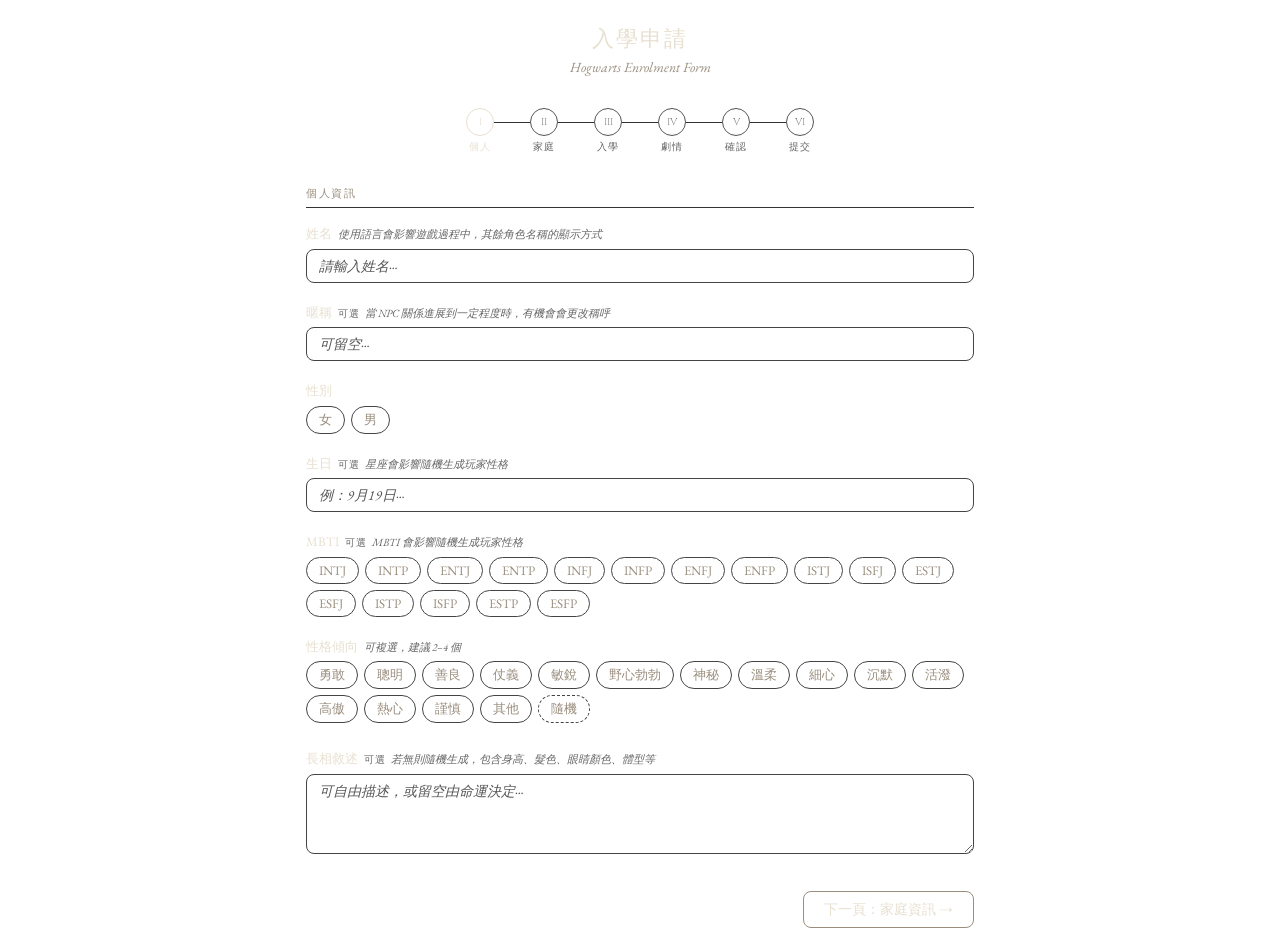
==== src/components/hogwarts-application-form.html @ 9695f574 "Add game conventions and system documentation for Hogwarts simulator - Introduced game history and s" ====
<!DOCTYPE html>
<html>

  <head>
    <meta charset="utf-8">
    <style>
      @import url('https://fonts.googleapis.com/css2?family=Cinzel:wght@400;500;600&family=EB+Garamond:ital,wght@0,400;0,500;1,400&display=swap');

      * {
        box-sizing: border-box;
        margin: 0;
        padding: 0
      }

      body {
        font-family: 'EB Garamond', serif;
        color: var(--color-text-primary, #e8e0d0);
        background: transparent;
        padding: 1.5rem 1rem;
        max-width: 700px;
        margin: 0 auto
      }

      .cinzel {
        font-family: 'Cinzel', serif
      }

      .header {
        text-align: center;
        margin-bottom: 2rem
      }

      .header h1 {
        font-family: 'Cinzel', serif;
        font-size: 22px;
        font-weight: 500;
        letter-spacing: .1em;
        margin-bottom: 4px;
        color: var(--color-text-primary, #e8e0d0)
      }

      .header p {
        font-size: 14px;
        color: var(--color-text-secondary, #9a8e7e);
        font-style: italic
      }

      .progress {
        display: flex;
        align-items: center;
        justify-content: center;
        gap: 0;
        margin-bottom: 2rem
      }

      .prog-step {
        display: flex;
        flex-direction: column;
        align-items: center;
        gap: 4px
      }

      .prog-dot {
        width: 28px;
        height: 28px;
        border-radius: 50%;
        border: 0.5px solid #555;
        display: flex;
        align-items: center;
        justify-content: center;
        font-family: 'Cinzel', serif;
        font-size: 10px;
        color: #888;
        transition: .2s
      }

      .prog-dot.active {
        border-color: #e8e0d0;
        color: #e8e0d0;
        background: rgba(255, 255, 255, .05)
      }

      .prog-dot.done {
        border-color: #7a9a6a;
        color: #7a9a6a;
        background: rgba(122, 154, 106, .1)
      }

      .prog-label {
        font-size: 10px;
        font-family: 'Cinzel', serif;
        letter-spacing: .08em;
        color: #666
      }

      .prog-label.active {
        color: #e8e0d0
      }

      .prog-line {
        width: 36px;
        height: 0.5px;
        background: #333;
        margin-bottom: 18px
      }

      .section {
        margin-bottom: 1.75rem
      }

      .section-title {
        font-family: 'Cinzel', serif;
        font-size: 11px;
        letter-spacing: .15em;
        color: #9a8e7e;
        text-transform: uppercase;
        margin-bottom: 1rem;
        padding-bottom: 6px;
        border-bottom: 0.5px solid #333
      }

      .field {
        margin-bottom: 1.25rem
      }

      .field-label {
        font-size: 13px;
        color: #e8e0d0;
        margin-bottom: 5px;
        display: flex;
        align-items: baseline;
        gap: 6px;
        flex-wrap: wrap;
        line-height: 1.5
      }

      .field-hint {
        font-size: 11px;
        color: #666;
        font-style: italic
      }

      .field-opt {
        font-size: 10px;
        font-family: 'Cinzel', serif;
        letter-spacing: .05em;
        color: #666
      }

      .hw-input {
        width: 100%;
        font-family: 'EB Garamond', serif;
        font-size: 14px;
        padding: 7px 12px;
        border: 0.5px solid #444;
        border-radius: 8px;
        background: rgba(255, 255, 255, .04);
        color: #e8e0d0;
        outline: none;
        transition: border-color .15s
      }

      .hw-input:focus {
        border-color: #9a8e7e
      }

      .hw-input::placeholder {
        color: #555;
        font-style: italic
      }

      .tags {
        display: flex;
        flex-wrap: wrap;
        gap: 6px;
        margin-top: 4px
      }

      .tag {
        font-family: 'EB Garamond', serif;
        font-size: 13px;
        padding: 4px 12px;
        border: 0.5px solid #444;
        border-radius: 99px;
        cursor: pointer;
        color: #9a8e7e;
        transition: .15s;
        user-select: none;
        white-space: nowrap
      }

      .tag:hover {
        border-color: #9a8e7e;
        color: #e8e0d0
      }

      .tag.sel {
        border-color: #6a8fb0;
        background: rgba(106, 143, 176, .15);
        color: #a8c4dc
      }

      .tag.rnd {
        border-style: dashed
      }

      .tag.rnd.sel {
        border-color: #b09a4a;
        background: rgba(176, 154, 74, .12);
        color: #d4be7a
      }

      .chips {
        display: flex;
        flex-wrap: wrap;
        gap: 6px;
        margin-top: 6px
      }

      .chip {
        font-size: 12px;
        padding: 3px 10px;
        border: 0.5px solid #444;
        border-radius: 99px;
        display: flex;
        align-items: center;
        gap: 5px;
        color: #9a8e7e
      }

      .chip-x {
        cursor: pointer;
        color: #555;
        font-size: 11px
      }

      .chip-x:hover {
        color: #c07070
      }

      .cexp {
        margin-top: 8px;
        display: none
      }

      .cexp.open {
        display: block
      }

      .crow {
        display: flex;
        gap: 6px
      }

      .crow .hw-input {
        flex: 1
      }

      .btn-sm {
        font-family: 'EB Garamond', serif;
        font-size: 13px;
        padding: 5px 14px;
        border: 0.5px solid #444;
        border-radius: 8px;
        background: transparent;
        color: #e8e0d0;
        cursor: pointer;
        white-space: nowrap
      }

      .btn-sm:hover {
        background: rgba(255, 255, 255, .05)
      }

      .btn-row {
        display: flex;
        gap: 8px;
        justify-content: flex-end;
        margin-top: 2rem;
        flex-wrap: wrap
      }

      .btn {
        font-family: 'EB Garamond', serif;
        font-size: 14px;
        padding: 8px 20px;
        border: 0.5px solid #444;
        border-radius: 8px;
        background: transparent;
        color: #e8e0d0;
        cursor: pointer;
        transition: .12s
      }

      .btn:hover {
        background: rgba(255, 255, 255, .05)
      }

      .btn.pri {
        border-color: #9a8e7e
      }

      .btn:active {
        transform: scale(.98)
      }

      .conf-grid {
        display: grid;
        gap: 8px
      }

      .conf-row {
        display: flex;
        align-items: flex-start;
        gap: 10px;
        padding: 10px 14px;
        border: 0.5px solid #333;
        border-radius: 10px;
        background: rgba(255, 255, 255, .02)
      }

      .conf-key {
        font-family: 'Cinzel', serif;
        font-size: 11px;
        letter-spacing: .06em;
        color: #666;
        min-width: 80px;
        padding-top: 2px;
        flex-shrink: 0
      }

      .conf-val {
        flex: 1;
        font-size: 14px;
        color: #e8e0d0;
        line-height: 1.5;
        word-break: break-word
      }

      .conf-act {
        margin-left: auto;
        flex-shrink: 0;
        display: flex;
        gap: 5px
      }

      .ed-btn {
        font-family: 'Cinzel', serif;
        font-size: 10px;
        letter-spacing: .04em;
        padding: 3px 10px;
        border: 0.5px solid #444;
        border-radius: 99px;
        cursor: pointer;
        background: none;
        color: #666;
        white-space: nowrap
      }

      .ed-btn:hover {
        border-color: #9a8e7e;
        color: #e8e0d0
      }

      .form-content-box {
        margin-top: 1rem;
        padding: 12px 14px;
        background: rgba(255, 255, 255, .03);
        border: 0.5px solid #333;
        border-radius: 10px
      }

      .form-content-box pre {
        font-family: monospace;
        font-size: 12px;
        color: #9a8e7e;
        white-space: pre-wrap;
        line-height: 1.6;
        margin-bottom: 10px
      }

      .toast {
        position: fixed;
        bottom: 20px;
        left: 50%;
        transform: translateX(-50%) translateY(20px);
        background: #1a1a1a;
        border: 0.5px solid #555;
        border-radius: 8px;
        padding: 8px 18px;
        font-size: 13px;
        font-style: italic;
        color: #9a8e7e;
        opacity: 0;
        transition: .2s;
        pointer-events: none;
        z-index: 100;
        white-space: nowrap
      }

      .toast.show {
        opacity: 1;
        transform: translateX(-50%) translateY(0)
      }

      .dialog-overlay {
        position: fixed;
        inset: 0;
        background: rgba(0, 0, 0, .6);
        display: flex;
        align-items: center;
        justify-content: center;
        z-index: 200;
        opacity: 0;
        pointer-events: none;
        transition: opacity .18s
      }

      .dialog-overlay.open {
        opacity: 1;
        pointer-events: auto
      }

      .dialog-box {
        background: #111;
        border: 0.5px solid #555;
        border-radius: 12px;
        padding: 24px 28px;
        max-width: 320px;
        width: 90%;
        transform: translateY(8px);
        transition: transform .18s
      }

      .dialog-overlay.open .dialog-box {
        transform: translateY(0)
      }

      .dialog-msg {
        font-size: 14px;
        color: #e8e0d0;
        line-height: 1.6;
        margin-bottom: 20px
      }

      .dialog-btns {
        display: flex;
        gap: 8px;
        justify-content: flex-end
      }
    </style>
  </head>

  <body>
    <div class="header">
      <h1>入學申請</h1>
      <p>Hogwarts Enrolment Form</p>
    </div>
    <div class="progress">
      <div class="prog-step">
        <div class="prog-dot active cinzel" id="d0">I</div>
        <div class="prog-label active" id="l0">個人</div>
      </div>
      <div class="prog-line"></div>
      <div class="prog-step">
        <div class="prog-dot cinzel" id="d1">II</div>
        <div class="prog-label" id="l1">家庭</div>
      </div>
      <div class="prog-line"></div>
      <div class="prog-step">
        <div class="prog-dot cinzel" id="d2">III</div>
        <div class="prog-label" id="l2">入學</div>
      </div>
      <div class="prog-line"></div>
      <div class="prog-step">
        <div class="prog-dot cinzel" id="d3">IV</div>
        <div class="prog-label" id="l3">劇情</div>
      </div>
      <div class="prog-line"></div>
      <div class="prog-step">
        <div class="prog-dot cinzel" id="d4">V</div>
        <div class="prog-label" id="l4">確認</div>
      </div>
      <div class="prog-line"></div>
      <div class="prog-step">
        <div class="prog-dot cinzel" id="d5">VI</div>
        <div class="prog-label" id="l5">提交</div>
      </div>
    </div>

    <!-- PAGE 0 -->
    <div id="p0">
      <div class="section">
        <div class="section-title">個人資訊</div>
        <div class="field">
          <div class="field-label">姓名 <span class="field-hint">使用語言會影響遊戲過程中，其餘角色名稱的顯示方式</span></div>
          <input class="hw-input" id="f-name" placeholder="請輸入姓名⋯">
        </div>
        <div class="field">
          <div class="field-label">暱稱 <span class="field-opt">可選</span> <span class="field-hint">當 NPC
              關係進展到一定程度時，有機會會更改稱呼</span></div>
          <input class="hw-input" id="f-nick" placeholder="可留空⋯">
        </div>
        <div class="field">
          <div class="field-label">性別</div>
          <div class="tags" id="tg-gender"></div>
        </div>
        <div class="field">
          <div class="field-label">生日 <span class="field-opt">可選</span> <span class="field-hint">星座會影響隨機生成玩家性格</span>
          </div>
          <input class="hw-input" id="f-bd" placeholder="例：9月19日⋯">
        </div>
        <div class="field">
          <div class="field-label">MBTI <span class="field-opt">可選</span> <span class="field-hint">MBTI
              會影響隨機生成玩家性格</span></div>
          <div class="tags" id="tg-mbti"></div>
        </div>
        <div class="field">
          <div class="field-label">性格傾向 <span class="field-hint">可複選，建議 2–4 個</span></div>
          <div class="tags" id="tg-pers"></div>
          <div class="cexp" id="ce-pers">
            <div class="crow" style="margin-top:6px">
              <textarea class="hw-input" id="ci-pers" placeholder="輸入自訂性格⋯"
                        style="min-height:64px;resize:vertical"></textarea>
              <button class="btn-sm" onclick="addChip('pers')">加入</button>
            </div>
          </div>
          <div class="chips" id="ch-pers"></div>
        </div>
        <div class="field">
          <div class="field-label">長相敘述 <span class="field-opt">可選</span> <span
                  class="field-hint">若無則隨機生成，包含身高、髮色、眼睛顏色、體型等</span></div>
          <textarea class="hw-input" id="f-look" placeholder="可自由描述，或留空由命運決定⋯"
                    style="min-height:80px;resize:vertical"></textarea>
        </div>
      </div>
      <div class="btn-row"><button class="btn pri" onclick="go(1)">下一頁：家庭資訊 →</button></div>
    </div>

    <!-- PAGE 1 -->
    <div id="p1" style="display:none">
      <div class="section">
        <div class="section-title">家庭資訊</div>
        <div class="field">
          <div class="field-label">家族血統</div>
          <div class="tags" id="tg-origin"></div>
        </div>
        <div class="field">
          <div class="field-label">家庭氛圍</div>
          <div class="tags" id="tg-fam"></div>
          <div class="cexp" id="ce-fam">
            <textarea class="hw-input" id="ci-fam" placeholder="描述家庭氛圍⋯"
                      style="min-height:64px;resize:vertical;margin-top:6px"></textarea>
          </div>
        </div>
        <div class="field">
          <div class="field-label">其他家庭成員</div>
          <div class="tags" id="tg-mem"></div>
          <div class="cexp" id="ce-mem">
            <textarea class="hw-input" id="ci-mem" placeholder="描述家庭成員組成⋯，如有兄弟姐妹、寵物等"
                      style="min-height:64px;resize:vertical;margin-top:6px"></textarea>
          </div>
        </div>
      </div>
      <div class="btn-row">
        <button class="btn" onclick="go(0)">← 返回</button>
        <button class="btn pri" onclick="go(2)">下一頁：入學資訊 →</button>
      </div>
    </div>

    <!-- PAGE 2 -->
    <div id="p2" style="display:none">
      <div class="section">
        <div class="section-title">入學資訊</div>
        <div class="field">
          <div class="field-label">學院</div>
          <div class="tags" id="tg-house"></div>
        </div>
        <div class="field">
          <div class="field-label">魔杖</div>
          <div class="tags" id="tg-wand"></div>
          <div class="cexp" id="ce-wand">
            <div class="crow" style="margin-top:6px">
              <input class="hw-input" id="ci-wand" placeholder="描述你的魔杖（木材、芯、長度等）⋯">
              <button class="btn-sm" onclick="addChip('wand')">確認</button>
            </div>
          </div>
          <div class="chips" id="ch-wand"></div>
        </div>
        <div class="field">
          <div class="field-label">入學後天賦及興趣 <span class="field-hint">可複選</span></div>
          <div class="tags" id="tg-tal"></div>
          <div class="cexp" id="ce-tal">
            <div class="crow" style="margin-top:6px">
              <input class="hw-input" id="ci-tal" placeholder="輸入自訂天賦⋯">
              <button class="btn-sm" onclick="addChip('tal')">加入</button>
            </div>
          </div>
          <div class="chips" id="ch-tal"></div>
        </div>
      </div>
      <div class="btn-row">
        <button class="btn" onclick="go(1)">← 返回</button>
        <button class="btn pri" onclick="go(3)">下一頁：劇情偏好 →</button>
      </div>
    </div>

    <!-- PAGE 3 -->
    <div id="p3" style="display:none">
      <div class="section">
        <div class="section-title">遊戲劇情偏好</div>
        <div class="field">
          <div class="field-label">隱藏支線</div>
          <div class="tags" id="tg-sub"></div>
        </div>
        <div class="field">
          <div class="field-label">與原著 NPC 之關係 <span class="field-hint">可複選</span></div>
          <div class="tags" id="tg-npc"></div>
          <div class="cexp" id="ce-npc">
            <div class="crow" style="margin-top:6px">
              <textarea class="hw-input" id="ci-npc" placeholder="描述與 NPC 的關係⋯，如：朋友、敵人，入學後相識等"
                        style="min-height:64px;resize:vertical"></textarea>
              <button class="btn-sm" onclick="addChip('npc')">加入</button>
            </div>
          </div>
          <div class="chips" id="ch-npc"></div>
        </div>
      </div>
      <div class="section">
        <div class="section-title">其他補充設定</div>
        <div class="field">
          <textarea class="hw-input" id="f-extra" placeholder="任何其他你想告訴主持人的設定⋯"
                    style="min-height:100px;resize:vertical"></textarea>
        </div>
      </div>
      <div class="btn-row">
        <button class="btn" onclick="go(2)">← 返回</button>
        <button class="btn pri" onclick="buildConfirm()">填寫完畢</button>
      </div>
    </div>

    <!-- PAGE 4 -->
    <div id="p4" style="display:none">
      <div class="section">
        <div class="section-title">入學資料確認</div>
        <div class="conf-grid" id="cgrid"></div>
      </div>
      <div class="btn-row">
        <button class="btn" onclick="clearAll()">清除重填</button>
        <button class="btn pri" onclick="goToSubmit()">確認申請資料 →</button>
      </div>
    </div>

    <!-- PAGE 5 -->
    <div id="p5" style="display:none">
      <div class="section">
        <div class="section-title">申請資料預覽</div>
        <div class="form-content-box" id="cbox">
          <pre id="ctxt"></pre><button class="btn" onclick="doCopy()">📜 複製設定文字</button>
        </div>
      </div>
      <div class="btn-row">
        <button class="btn" onclick="go(4)">← 返回</button>
        <button class="btn pri" onclick="outputConfig()">✦ 提交入學申請</button>
      </div>
    </div>

    <div class="dialog-overlay" id="dialog-overlay">
      <div class="dialog-box">
        <div class="dialog-msg" id="dialog-msg"></div>
        <div class="dialog-btns">
          <button class="btn" id="dialog-cancel">取消</button>
          <button class="btn pri" id="dialog-confirm">確認</button>
        </div>
      </div>
    </div>

    <div class="toast" id="toast"></div>

    <script>
      // ── Tag definitions ──
      const TDEFS = {
        gender: { multi: false, opts: ['女', '男'] },
        mbti: { multi: false, opts: ['INTJ', 'INTP', 'ENTJ', 'ENTP', 'INFJ', 'INFP', 'ENFJ', 'ENFP', 'ISTJ', 'ISFJ', 'ESTJ', 'ESFJ', 'ISTP', 'ISFP', 'ESTP', 'ESFP'] },
        origin: { multi: false, opts: ['純血（家長皆是巫師）', '混血（一方巫師一方麻瓜）', '麻瓜（家長皆是麻瓜）'] },
        fam: { multi: false, opts: ['熱鬧', '冷淡', '開放', '家教嚴格', '緊密', '其他', '隨機'], custom: '其他' },
        mem: { multi: false, opts: ['自訂', '隨機'], custom: '自訂' },
        house: { multi: false, opts: ['葛來分多', '史萊哲林', '赫夫帕夫', '雷文克勞', '於分類帽儀式決定'] },
        wand: { multi: false, opts: ['指定', '隨機'], custom: '指定' },
        tal: { multi: true, opts: ['黑魔法防禦術', '變形學', '魔藥學', '魔法史', '天文學', '符咒學', '藥草學', '飛行學', '魁地奇', '奇獸飼育學', '麻瓜研究', '算命學', '占卜學', '古代神秘文字研究', '隨機'] },
        sub: { multi: false, opts: ['直接開啟', '逐步開啟', '隨機'] },
        npc: { multi: false, opts: ['自訂', '隨機'], custom: '自訂' },
        pers: { multi: true, opts: ['勇敢', '聰明', '善良', '仗義', '敏銳', '野心勃勃', '神秘', '溫柔', '細心', '沉默', '活潑', '高傲', '熱心', '謹慎', '其他', '隨機'], custom: '其他' },
      };

      const SEL = {}; // key -> val or []
      Object.keys(TDEFS).forEach(k => { SEL[k] = TDEFS[k].multi ? [] : ''; });

      const CONFIRMED = {};

      // ── Render tags ──
      function renderAll() {
        Object.keys(TDEFS).forEach(k => {
          const el = document.getElementById('tg-' + k);
          if (!el) return;
          el.innerHTML = '';
          TDEFS[k].opts.forEach(opt => {
            const t = document.createElement('div');
            t.className = 'tag' + (opt === '隨機' ? ' rnd' : '');
            t.textContent = opt;
            t.dataset.v = opt;
            t.onclick = () => toggleTag(k, opt);
            el.appendChild(t);
          });
          refreshTags(k);
        });
      }

      function refreshTags(k) {
        const el = document.getElementById('tg-' + k);
        if (!el) return;
        const def = TDEFS[k];
        el.querySelectorAll('.tag').forEach(t => {
          const v = t.dataset.v;
          const on = def.multi ? SEL[k].includes(v) : SEL[k] === v;
          t.classList.toggle('sel', on);
          if (v === '隨機') t.classList.toggle('rnd', true);
        });
        if (def.custom) {
          const ce = document.getElementById('ce-' + k);
          if (ce) {
            const active = def.multi ? SEL[k].includes(def.custom) : SEL[k] === def.custom;
            ce.classList.toggle('open', active);
          }
        }
        const ch = document.getElementById('ch-' + k);
        if (ch) {
          const isRandom = def.multi ? SEL[k].includes('隨機') : SEL[k] === '隨機';
          ch.style.display = isRandom ? 'none' : '';
        }
      }

      function toggleTag(k, val) {
        const def = TDEFS[k];
        if (def.multi) {
          if (val === '隨機') { SEL[k] = SEL[k].includes('隨機') ? [] : ['隨機']; }
          else {
            let a = SEL[k].filter(v => v !== '隨機');
            const i = a.indexOf(val);
            if (i >= 0) a.splice(i, 1); else a.push(val);
            SEL[k] = a;
          }
        } else {
          SEL[k] = SEL[k] === val ? '' : val;
        }
        refreshTags(k);
      }

      function addChip(k) {
        const inp = document.getElementById('ci-' + k);
        const v = inp.value.trim();
        if (!v) return;
        const ch = document.getElementById('ch-' + k);
        const c = document.createElement('div');
        c.className = 'chip';
        c.dataset.v = v;
        c.innerHTML = `<span>${v}</span><span class="chip-x" onclick="this.parentElement.remove()">✕</span>`;
        ch.appendChild(c);
        inp.value = '';
      }

      function getChips(k) {
        const ch = document.getElementById('ch-' + k);
        if (!ch) return [];
        return Array.from(ch.querySelectorAll('.chip')).map(c => c.dataset.v);
      }

      // ── Page nav ──
      function go(n) {
        for (let i = 0; i < 6; i++) {
          const p = document.getElementById('p' + i);
          if (p) p.style.display = i === n ? '' : 'none';
        }
        for (let i = 0; i < 6; i++) {
          const d = document.getElementById('d' + i), l = document.getElementById('l' + i);
          d.classList.remove('active', 'done'); l.classList.remove('active');
          if (i < n) d.classList.add('done');
          else if (i === n) { d.classList.add('active'); l.classList.add('active'); }
        }
        window.scrollTo(0, 0);
      }

      function resolveField(field) {
        switch (field) {
          case 'gender': return SEL.gender;
          case 'house': return SEL.house;
          case 'pers': {
            if (SEL.pers.includes('隨機')) return '隨機';
            const p = SEL.pers.filter(v => v !== '其他');
            const custom = getChips('pers');
            return [...p, ...custom].join('、');
          }
          case 'look': return document.getElementById('f-look').value.trim();
          case 'origin': return SEL.origin ? SEL.origin.split('（')[0] : '';
          case 'fam': {
            if (!SEL.fam) return '';
            if (SEL.fam === '隨機') return '隨機';
            if (SEL.fam === '其他') return document.getElementById('ci-fam').value.trim();
            return SEL.fam;
          }
          case 'mem': {
            if (!SEL.mem) return '';
            if (SEL.mem === '隨機') return '隨機';
            if (SEL.mem === '自訂') return document.getElementById('ci-mem').value.trim();
            return SEL.mem;
          }
          case 'wand': {
            if (!SEL.wand) return '';
            if (SEL.wand === '隨機') return '隨機';
            const c = getChips('wand');
            return c[0] || '';
          }
          case 'tal': {
            if (SEL.tal.includes('隨機')) return '隨機';
            const t = SEL.tal;
            const custom = getChips('tal');
            return [...t, ...custom].join('、');
          }
          case 'sub': return SEL.sub;
          case 'npc': {
            if (!SEL.npc) return '';
            if (SEL.npc === '隨機') return '隨機';
            return getChips('npc').join('、');
          }
          default: return '';
        }
      }

      function buildConfirm() {
        go(4);
        const rows = [
          { key: '姓名', id: 'name', val: () => document.getElementById('f-name').value.trim(), pg: 0 },
          { key: '暱稱', id: 'nick', val: () => document.getElementById('f-nick').value.trim(), pg: 0 },
          { key: '性別', id: 'gender', val: () => resolveField('gender'), pg: 0 },
          { key: '生日', id: 'bd', val: () => document.getElementById('f-bd').value.trim(), pg: 0 },
          { key: 'MBTI', id: 'mbti', val: () => SEL.mbti, pg: 0 },
          { key: '性格傾向', id: 'pers', val: () => resolveField('pers'), pg: 0 },
          { key: '長相', id: 'look', val: () => resolveField('look'), pg: 0 },
          { key: '家族血統', id: 'origin', val: () => resolveField('origin'), pg: 1 },
          { key: '家庭氛圍', id: 'fam', val: () => resolveField('fam'), pg: 1 },
          { key: '家庭成員', id: 'mem', val: () => resolveField('mem'), pg: 1 },
          { key: '學院', id: 'house', val: () => resolveField('house'), pg: 2 },
          { key: '魔杖', id: 'wand', val: () => resolveField('wand'), pg: 2 },
          { key: '天賦興趣', id: 'tal', val: () => resolveField('tal'), pg: 2 },
          { key: '隱藏支線', id: 'sub', val: () => resolveField('sub'), pg: 3 },
          { key: 'NPC關係', id: 'npc', val: () => resolveField('npc'), pg: 3 },
        ];

        rows.forEach(r => { CONFIRMED[r.id] = r.val(); });

        const extra = document.getElementById('f-extra').value.trim();
        const grid = document.getElementById('cgrid');
        grid.innerHTML = '';

        rows.forEach(r => {
          const v = CONFIRMED[r.id] || '無';
          const row = document.createElement('div');
          row.className = 'conf-row';
          row.innerHTML = `
      <div class="conf-key">${r.key}</div>
      <div class="conf-val" id="cv-${r.id}">${v}</div>
      <div class="conf-act"><button class="ed-btn" onclick="go(${r.pg})">編輯</button></div>`;
          grid.appendChild(row);
        });

        const row = document.createElement('div');
        row.className = 'conf-row';
        row.innerHTML = `<div class="conf-key">補充設定</div><div class="conf-val">${extra || '無'}</div><div class="conf-act"><button class="ed-btn" onclick="go(3)">編輯</button></div>`;
        grid.appendChild(row);
      }

      function buildText() {
        const n = document.getElementById('f-name').value.trim();
        const nick = document.getElementById('f-nick').value.trim();
        const bd = document.getElementById('f-bd').value.trim();
        const mbti = CONFIRMED.mbti;
        const extra = document.getElementById('f-extra').value.trim();
        const lines = [
          '【霍格華茲模擬器：角色設定】', '',
          '▌個人資訊',
          `姓名：${CONFIRMED.name || n}`,
        ];
        if (nick) lines.push(`暱稱：${nick}`);
        lines.push(`性別：${CONFIRMED.gender}`);
        if (bd) lines.push(`生日：${bd}`);
        if (mbti) lines.push(`MBTI：${mbti}`);
        lines.push(`性格傾向：${CONFIRMED.pers}`, `長相：${CONFIRMED.look}`, '',
          '▌家庭資訊',
          `家族血統：${CONFIRMED.origin}`, `家庭氛圍：${CONFIRMED.fam}`, `家庭成員：${CONFIRMED.mem}`, '',
          '▌入學資訊',
          `學院：${CONFIRMED.house}`, `魔杖：${CONFIRMED.wand}`, `天賦興趣：${CONFIRMED.tal}`, '',
          '▌劇情偏好',
          `隱藏支線：${CONFIRMED.sub}`, `與原著NPC關係：${CONFIRMED.npc}`
        );
        if (extra) lines.push('', '▌補充設定', extra);
        return lines.join('\n');
      }

      function goToSubmit() {
        document.getElementById('ctxt').textContent = buildText();
        go(5);
      }

      function doCopy() {
        navigator.clipboard.writeText(buildText()).then(() => toast('設定文字已複製至剪貼簿。'));
      }

      async function outputConfig() {
        const now = new Date();
        const form_id = now.getFullYear().toString()
          + String(now.getMonth() + 1).padStart(2, '0')
          + String(now.getDate()).padStart(2, '0')
          + '_'
          + String(now.getHours()).padStart(2, '0')
          + String(now.getMinutes()).padStart(2, '0')
          + String(now.getSeconds()).padStart(2, '0');
        const data = {
          createdAt: now.toISOString(),
          name: CONFIRMED.name || document.getElementById('f-name').value.trim() || '未命名角色',
          nick: document.getElementById('f-nick').value.trim(),
          gender: CONFIRMED.gender,
          birthday: document.getElementById('f-bd').value.trim(),
          mbti: CONFIRMED.mbti,
          personality: CONFIRMED.pers,
          appearance: CONFIRMED.look,
          bloodStatus: CONFIRMED.origin,
          familyAtmosphere: CONFIRMED.fam,
          familyMembers: CONFIRMED.mem,
          house: CONFIRMED.house,
          wand: CONFIRMED.wand,
          talents: CONFIRMED.tal,
          hiddenQuest: CONFIRMED.sub,
          npcRelations: CONFIRMED.npc,
          extra: document.getElementById('f-extra').value.trim(),
          rawText: buildText()
        };
        try {
          const targetDirHandle = await window.showDirectoryPicker({
            mode: 'readwrite'
          });
          const handle = await window.showSaveFilePicker({
            startIn: '../data',
            suggestedName: `hw_game_config_${form_id}.json`,
            types: [{ description: 'JSON 檔案', accept: { 'application/json': ['.json'] } }],
          });
          const writable = await handle.createWritable();
          await writable.write(JSON.stringify(data, null, 2));
          await writable.close();
          showAlert(`已提交您的入學申請，這是您的入學編號：${form_id}，請到報到處確認您的申請結果。`);
        } catch (e) {
          if (e.name !== 'AbortError') showAlert(`您的入學申請提交失敗，請確認錯誤訊息並再次提交申請。
          錯誤訊息：${e.message}`);
          return;
        }
      }

      function showAlert(msg) {
        const cancelBtn = document.getElementById('dialog-cancel');
        cancelBtn.style.display = 'none';
        showDialog(msg, () => { cancelBtn.style.display = ''; });
      }

      function showDialog(msg, onConfirm) {
        const overlay = document.getElementById('dialog-overlay');
        document.getElementById('dialog-msg').textContent = msg;
        overlay.classList.add('open');
        const close = () => overlay.classList.remove('open');
        const confirmBtn = document.getElementById('dialog-confirm');
        const cancelBtn = document.getElementById('dialog-cancel');
        const onOk = () => { close(); confirmBtn.removeEventListener('click', onOk); cancelBtn.removeEventListener('click', onCancel); onConfirm(); };
        const onCancel = () => { close(); confirmBtn.removeEventListener('click', onOk); cancelBtn.removeEventListener('click', onCancel); };
        confirmBtn.addEventListener('click', onOk);
        cancelBtn.addEventListener('click', onCancel);
      }

      function clearAll() {
        showDialog('確定要清除所有已填資料並重新填寫嗎？', () => {
          document.getElementById('f-name').value = '';
          document.getElementById('f-nick').value = '';
          document.getElementById('f-bd').value = '';
          document.getElementById('f-look').value = '';
          document.getElementById('f-extra').value = '';
          Object.keys(TDEFS).forEach(k => { SEL[k] = TDEFS[k].multi ? [] : ''; });
          ['pers', 'wand', 'tal', 'npc'].forEach(k => {
            const ch = document.getElementById('ch-' + k);
            if (ch) ch.innerHTML = '';
            const ci = document.getElementById('ci-' + k);
            if (ci) ci.value = '';
          });
          ['fam', 'mem'].forEach(k => {
            const ci = document.getElementById('ci-' + k);
            if (ci) ci.value = '';
          });
          renderAll();
          go(0);
        });
      }

      function toast(msg) {
        const t = document.getElementById('toast');
        t.textContent = msg; t.classList.add('show');
        setTimeout(() => t.classList.remove('show'), 2200);
      }

      renderAll();
    </script>
  </body>

</html>
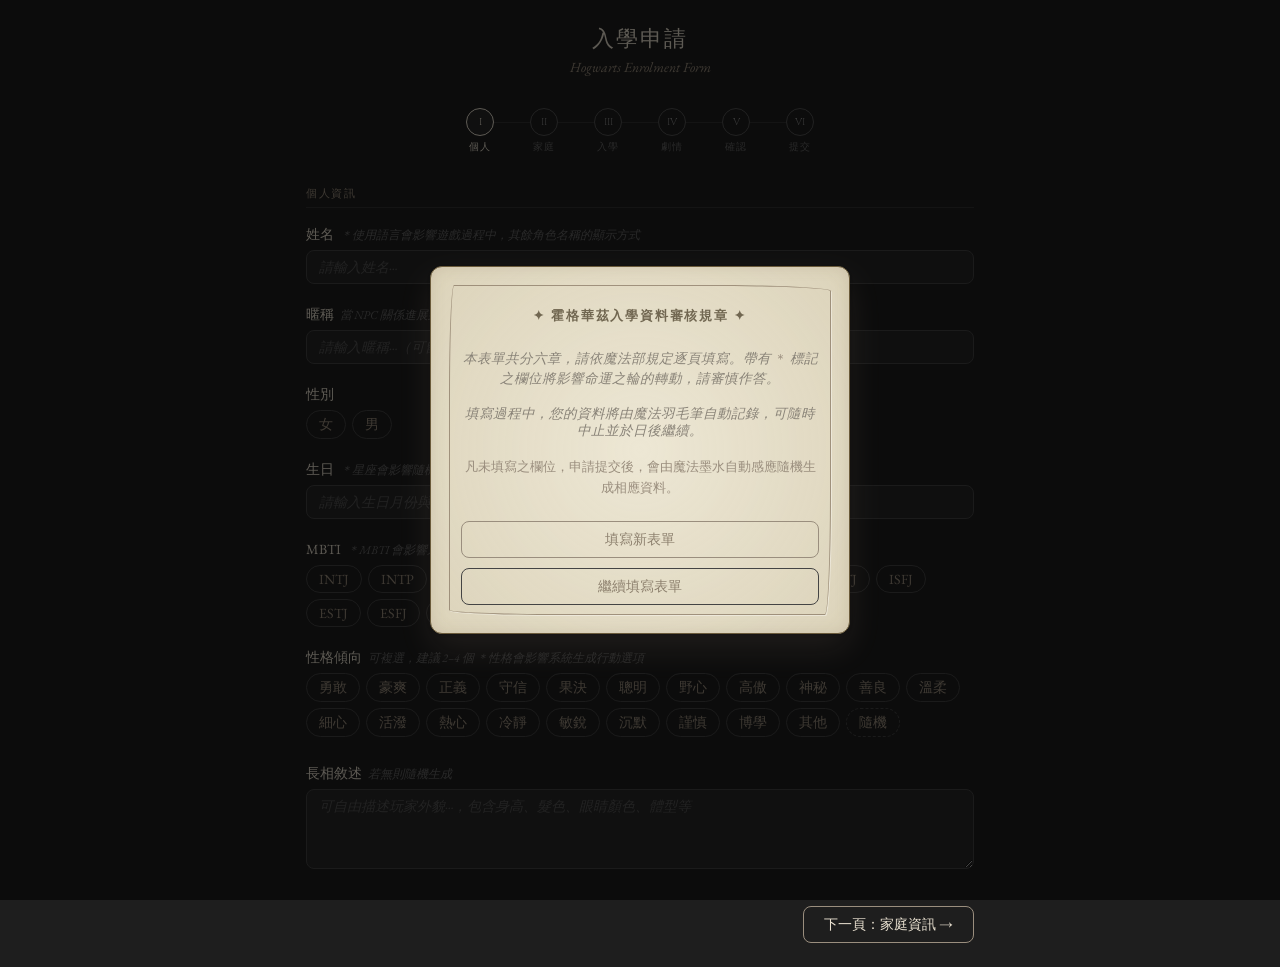
==== commit ccfc8e08: "Refactor game history, rules, settings, start, and system conventions - Updated game history to clar" ====
--- a/src/components/hogwarts-application-form.html
+++ b/src/components/hogwarts-application-form.html
@@ -15,10 +15,14 @@
       body {
         font-family: 'EB Garamond', serif;
         color: var(--color-text-primary, #e8e0d0);
-        background: transparent;
+        background: #1e1e1e;
         padding: 1.5rem 1rem;
         max-width: 700px;
         margin: 0 auto
+      }
+
+      .hidden {
+        display: none;
       }
 
       .cinzel {
@@ -124,7 +128,7 @@
       }
 
       .field-label {
-        font-size: 13px;
+        font-size: 14px;
         color: #e8e0d0;
         margin-bottom: 5px;
         display: flex;
@@ -135,16 +139,9 @@
       }
 
       .field-hint {
-        font-size: 11px;
+        font-size: 12px;
         color: #666;
         font-style: italic
-      }
-
-      .field-opt {
-        font-size: 10px;
-        font-family: 'Cinzel', serif;
-        letter-spacing: .05em;
-        color: #666
       }
 
       .hw-input {
@@ -178,7 +175,7 @@
 
       .tag {
         font-family: 'EB Garamond', serif;
-        font-size: 13px;
+        font-size: 14px;
         padding: 4px 12px;
         border: 0.5px solid #444;
         border-radius: 99px;
@@ -293,7 +290,7 @@
       }
 
       .btn:hover {
-        background: rgba(255, 255, 255, .05)
+        background: rgba(0, 0, 0, .02)
       }
 
       .btn.pri {
@@ -302,6 +299,12 @@
 
       .btn:active {
         transform: scale(.98)
+      }
+
+      .btn:disabled {
+        opacity: .35;
+        cursor: not-allowed;
+        pointer-events: none
       }
 
       .conf-grid {
@@ -334,7 +337,8 @@
         font-size: 14px;
         color: #e8e0d0;
         line-height: 1.5;
-        word-break: break-word
+        word-break: break-word;
+        white-space: pre-line;
       }
 
       .conf-act {
@@ -447,6 +451,151 @@
         display: flex;
         gap: 8px;
         justify-content: flex-end
+      }
+
+      /* ── LoadFormData dialog ── */
+      #load-form-data-overlay .dialog-box {
+        max-width: 480px
+      }
+
+      #load-form-data-title {
+        font-size: 15px;
+        color: #e8e0d0;
+        font-weight: 600;
+        margin-bottom: 10px
+      }
+
+      #load-form-data-hint {
+        font-size: 12px;
+        color: #a09080;
+        margin-bottom: 12px;
+        line-height: 1.5
+      }
+
+      #load-form-data-textarea {
+        width: 100%;
+        min-height: 160px;
+        background: #1a1a1a;
+        border: 1px solid #444;
+        border-radius: 8px;
+        color: #d8d0c0;
+        font-size: 12px;
+        font-family: monospace;
+        padding: 10px 12px;
+        box-sizing: border-box;
+        resize: vertical;
+        margin-bottom: 14px;
+        outline: none;
+        transition: border-color .15s
+      }
+
+      #load-form-data-textarea:focus {
+        border-color: #8a7a5a
+      }
+
+      #load-form-data-error {
+        font-size: 12px;
+        color: #e07070;
+        margin-bottom: 10px;
+        min-height: 16px
+      }
+
+      /* ── Welcome dialog ── */
+      .parchment {
+        background-color: #E7DFC6;
+        background-image:
+          url("data:image/svg+xml,%3Csvg viewBox='0 0 200 200' xmlns='http://w3.org id='noiseFilter'%3E%3CfeTurbulence type='fractalNoise' baseFrequency='0.75' numOctaves='3' stitchTiles='stitch'/%3E%3C/filter%3E%3Crect width='100%25' height='100%25' filter='url(%23noiseFilter)' opacity='0.12'/%3E%3C/svg%3E"),
+          radial-gradient(circle at 50% 50%, rgba(255, 255, 255, 0.25) 0%, rgba(120, 105, 80, 0.1) 100%);
+        background-blend-mode: multiply, normal;
+        border-radius: 120px 4px 100px 5px / 5px 110px 4px 125px;
+        box-shadow:
+          inset 0 0 15px rgba(115, 95, 70, 0.15),
+          0 1px 3px rgba(0, 0, 0, 0.2),
+          0 15px 35px rgba(90, 80, 70, 0.25);
+      }
+
+      .parchment::after {
+        content: "";
+        position: absolute;
+        top: 18px;
+        left: 18px;
+        right: 18px;
+        bottom: 18px;
+        border: 1px solid #7d6b58;
+        opacity: 0.65;
+        border-radius: 5px 120px 6px 110px / 110px 6px 125px 5px;
+        pointer-events: none;
+        box-shadow: 1px 1px 0px rgba(255, 255, 255, 0.6);
+      }
+
+      #welcome-overlay {
+        z-index: 300
+      }
+
+      .welcome-box {
+        border: 0.5px solid #6a5a3a;
+        border-radius: 12px;
+        padding: 28px 30px;
+        max-width: 420px;
+        width: 92%;
+        transform: translateY(8px);
+        transition: transform .18s
+      }
+
+      .dialog-overlay.open .welcome-box {
+        transform: translateY(0)
+      }
+
+      .welcome-title {
+        font-family: 'Cinzel', serif;
+        font-size: 13px;
+        font-weight: bold;
+        letter-spacing: .14em;
+        color: #716751;
+        text-align: center;
+        padding-top: 12px;
+        margin-bottom: 24px
+      }
+
+      .welcome-rules {
+        font-size: 13.5px;
+        color: #888277;
+        text-align: center;
+        font-style: italic;
+        line-height: 1.3;
+        margin-bottom: 22px;
+        white-space: pre-line
+      }
+
+      .welcome-rules em {
+        font-size: 13px;
+        color: #9a8e7e;
+        font-style: normal;
+        line-height: 1.6;
+      }
+
+      .welcome-btns {
+        display: flex;
+        flex-direction: column;
+        gap: 10px
+      }
+
+      .welcome-btns .btn {
+        font-size: 13.5px;
+        color: #8d806e;
+        width: 100%;
+        text-align: center;
+      }
+
+      .welcome-btns .btn:hover {
+        color: #4C3F18;
+      }
+
+      .btn-hint {
+        color: #555;
+        font-style: italic;
+        text-align: center;
+        margin-top: 5px
       }
     </style>
   </head>
@@ -490,78 +639,11 @@
 
     <!-- PAGE 0 -->
     <div id="p0">
-      <div class="section">
-        <div class="section-title">個人資訊</div>
-        <div class="field">
-          <div class="field-label">姓名 <span class="field-hint">使用語言會影響遊戲過程中，其餘角色名稱的顯示方式</span></div>
-          <input class="hw-input" id="f-name" placeholder="請輸入姓名⋯">
-        </div>
-        <div class="field">
-          <div class="field-label">暱稱 <span class="field-opt">可選</span> <span class="field-hint">當 NPC
-              關係進展到一定程度時，有機會會更改稱呼</span></div>
-          <input class="hw-input" id="f-nick" placeholder="可留空⋯">
-        </div>
-        <div class="field">
-          <div class="field-label">性別</div>
-          <div class="tags" id="tg-gender"></div>
-        </div>
-        <div class="field">
-          <div class="field-label">生日 <span class="field-opt">可選</span> <span class="field-hint">星座會影響隨機生成玩家性格</span>
-          </div>
-          <input class="hw-input" id="f-bd" placeholder="例：9月19日⋯">
-        </div>
-        <div class="field">
-          <div class="field-label">MBTI <span class="field-opt">可選</span> <span class="field-hint">MBTI
-              會影響隨機生成玩家性格</span></div>
-          <div class="tags" id="tg-mbti"></div>
-        </div>
-        <div class="field">
-          <div class="field-label">性格傾向 <span class="field-hint">可複選，建議 2–4 個</span></div>
-          <div class="tags" id="tg-pers"></div>
-          <div class="cexp" id="ce-pers">
-            <div class="crow" style="margin-top:6px">
-              <textarea class="hw-input" id="ci-pers" placeholder="輸入自訂性格⋯"
-                        style="min-height:64px;resize:vertical"></textarea>
-              <button class="btn-sm" onclick="addChip('pers')">加入</button>
-            </div>
-          </div>
-          <div class="chips" id="ch-pers"></div>
-        </div>
-        <div class="field">
-          <div class="field-label">長相敘述 <span class="field-opt">可選</span> <span
-                  class="field-hint">若無則隨機生成，包含身高、髮色、眼睛顏色、體型等</span></div>
-          <textarea class="hw-input" id="f-look" placeholder="可自由描述，或留空由命運決定⋯"
-                    style="min-height:80px;resize:vertical"></textarea>
-        </div>
-      </div>
       <div class="btn-row"><button class="btn pri" onclick="go(1)">下一頁：家庭資訊 →</button></div>
     </div>
 
     <!-- PAGE 1 -->
     <div id="p1" style="display:none">
-      <div class="section">
-        <div class="section-title">家庭資訊</div>
-        <div class="field">
-          <div class="field-label">家族血統</div>
-          <div class="tags" id="tg-origin"></div>
-        </div>
-        <div class="field">
-          <div class="field-label">家庭氛圍</div>
-          <div class="tags" id="tg-fam"></div>
-          <div class="cexp" id="ce-fam">
-            <textarea class="hw-input" id="ci-fam" placeholder="描述家庭氛圍⋯"
-                      style="min-height:64px;resize:vertical;margin-top:6px"></textarea>
-          </div>
-        </div>
-        <div class="field">
-          <div class="field-label">其他家庭成員</div>
-          <div class="tags" id="tg-mem"></div>
-          <div class="cexp" id="ce-mem">
-            <textarea class="hw-input" id="ci-mem" placeholder="描述家庭成員組成⋯，如有兄弟姐妹、寵物等"
-                      style="min-height:64px;resize:vertical;margin-top:6px"></textarea>
-          </div>
-        </div>
-      </div>
       <div class="btn-row">
         <button class="btn" onclick="go(0)">← 返回</button>
         <button class="btn pri" onclick="go(2)">下一頁：入學資訊 →</button>
@@ -570,35 +652,6 @@
 
     <!-- PAGE 2 -->
     <div id="p2" style="display:none">
-      <div class="section">
-        <div class="section-title">入學資訊</div>
-        <div class="field">
-          <div class="field-label">學院</div>
-          <div class="tags" id="tg-house"></div>
-        </div>
-        <div class="field">
-          <div class="field-label">魔杖</div>
-          <div class="tags" id="tg-wand"></div>
-          <div class="cexp" id="ce-wand">
-            <div class="crow" style="margin-top:6px">
-              <input class="hw-input" id="ci-wand" placeholder="描述你的魔杖（木材、芯、長度等）⋯">
-              <button class="btn-sm" onclick="addChip('wand')">確認</button>
-            </div>
-          </div>
-          <div class="chips" id="ch-wand"></div>
-        </div>
-        <div class="field">
-          <div class="field-label">入學後天賦及興趣 <span class="field-hint">可複選</span></div>
-          <div class="tags" id="tg-tal"></div>
-          <div class="cexp" id="ce-tal">
-            <div class="crow" style="margin-top:6px">
-              <input class="hw-input" id="ci-tal" placeholder="輸入自訂天賦⋯">
-              <button class="btn-sm" onclick="addChip('tal')">加入</button>
-            </div>
-          </div>
-          <div class="chips" id="ch-tal"></div>
-        </div>
-      </div>
       <div class="btn-row">
         <button class="btn" onclick="go(1)">← 返回</button>
         <button class="btn pri" onclick="go(3)">下一頁：劇情偏好 →</button>
@@ -607,32 +660,6 @@
 
     <!-- PAGE 3 -->
     <div id="p3" style="display:none">
-      <div class="section">
-        <div class="section-title">遊戲劇情偏好</div>
-        <div class="field">
-          <div class="field-label">隱藏支線</div>
-          <div class="tags" id="tg-sub"></div>
-        </div>
-        <div class="field">
-          <div class="field-label">與原著 NPC 之關係 <span class="field-hint">可複選</span></div>
-          <div class="tags" id="tg-npc"></div>
-          <div class="cexp" id="ce-npc">
-            <div class="crow" style="margin-top:6px">
-              <textarea class="hw-input" id="ci-npc" placeholder="描述與 NPC 的關係⋯，如：朋友、敵人，入學後相識等"
-                        style="min-height:64px;resize:vertical"></textarea>
-              <button class="btn-sm" onclick="addChip('npc')">加入</button>
-            </div>
-          </div>
-          <div class="chips" id="ch-npc"></div>
-        </div>
-      </div>
-      <div class="section">
-        <div class="section-title">其他補充設定</div>
-        <div class="field">
-          <textarea class="hw-input" id="f-extra" placeholder="任何其他你想告訴主持人的設定⋯"
-                    style="min-height:100px;resize:vertical"></textarea>
-        </div>
-      </div>
       <div class="btn-row">
         <button class="btn" onclick="go(2)">← 返回</button>
         <button class="btn pri" onclick="buildConfirm()">填寫完畢</button>
@@ -656,15 +683,36 @@
       <div class="section">
         <div class="section-title">申請資料預覽</div>
         <div class="form-content-box" id="cbox">
-          <pre id="ctxt"></pre><button class="btn" onclick="doCopy()">📜 複製設定文字</button>
+          <pre id="ctxt"></pre>
+          <!-- <button class="btn" onclick="doCopy()">📜 複製設定文字</button> -->
         </div>
       </div>
       <div class="btn-row">
         <button class="btn" onclick="go(4)">← 返回</button>
-        <button class="btn pri" onclick="outputConfig()">✦ 提交入學申請</button>
+        <button class="btn" onclick="outputConfig()">✎ 儲存表單資料</button>
+        <button class="btn pri" onclick="copyFormContent()">✦ 輸出入學申請表</button>
       </div>
     </div>
 
+    <!-- Welcome Dialog（初始） -->
+    <div class="dialog-overlay open" id="welcome-overlay">
+      <div class="welcome-box parchment">
+        <div class="welcome-title">✦ 霍格華茲入學資料審核規章 ✦</div>
+        <div class="welcome-rules">本表單共分六章，請依魔法部規定逐頁填寫。帶有 <em>＊</em> 標記之欄位將影響命運之輪的轉動，請審慎作答。
+
+          填寫過程中，您的資料將由魔法羽毛筆自動記錄，可隨時中止並於日後繼續。
+
+          <em>凡未填寫之欄位，申請提交後，會由魔法墨水自動感應隨機生成相應資料。</em>
+        </div>
+        <div class="welcome-btns">
+          <button class="btn pri" onclick="startNewForm()">填寫新表單</button>
+          <button class="btn" id="btn-continue-form" onclick="continueForm()">繼續填寫表單
+          </button>
+        </div>
+      </div>
+    </div>
+
+    <!-- General Dialog -->
     <div class="dialog-overlay" id="dialog-overlay">
       <div class="dialog-box">
         <div class="dialog-msg" id="dialog-msg"></div>
@@ -675,28 +723,359 @@
       </div>
     </div>
 
+    <!-- Load Form Data Dialog -->
+    <div class="dialog-overlay" id="load-form-data-overlay">
+      <div class="dialog-box">
+        <div id="load-form-data-title">手動貼上表單資料</div>
+        <div id="load-form-data-hint">將匯出的 JSON 資料貼入下方欄位，然後點選「確認讀取」。</div>
+        <textarea id="load-form-data-textarea" placeholder='{ "currentPage": 0, ... }'></textarea>
+        <div id="load-form-data-error"></div>
+        <div class="dialog-btns">
+          <button class="btn" id="load-form-data-cancel">取消</button>
+          <button class="btn pri" id="load-form-data-confirm">確認讀取</button>
+        </div>
+      </div>
+    </div>
+
     <div class="toast" id="toast"></div>
 
     <script>
+      // ── Field config ──
+      const FIELDS = [
+        // PAGE 0 ─ 個人資訊
+        { page: 0, section: '個人資訊', id: 'name', label: '姓名', hint: '＊使用語言會影響遊戲過程中，其餘角色名稱的顯示方式', type: 'text', placeholder: '請輸入姓名⋯' },
+        { page: 0, section: '個人資訊', id: 'nick', label: '暱稱', hint: '當 NPC 關係進展到一定程度時，有可能會更改稱呼', type: 'text', placeholder: '請輸入暱稱⋯（可留空）' },
+        { page: 0, section: '個人資訊', id: 'gender', label: '性別', type: 'tags' },
+        { page: 0, section: '個人資訊', id: 'bd', label: '生日', hint: '＊星座會影響隨機生成玩家性格', type: 'text', placeholder: '請輸入生日月份與日期，例：7月12日' },
+        { page: 0, section: '個人資訊', id: 'mbti', label: 'MBTI', hint: '＊MBTI 會影響系統生成行動選項', type: 'tags' },
+        { page: 0, section: '個人資訊', id: 'pers', label: '性格傾向', hint: '可複選，建議 2–4 個 ＊性格會影響系統生成行動選項', type: 'tags', expand: { inputType: 'textarea', placeholder: '請輸入自訂性格⋯', chips: true, btnLabel: '加入' } },
+        { page: 0, section: '個人資訊', id: 'look', label: '長相敘述', hint: '若無則隨機生成', type: 'textarea', placeholder: '可自由描述玩家外貌⋯，包含身高、髮色、眼睛顏色、體型等', minHeight: 80 },
+        // PAGE 1 ─ 家庭資訊
+        { page: 1, section: '家庭資訊', id: 'origin', label: '家族血統', type: 'tags' },
+        { page: 1, section: '家庭資訊', id: 'fam', label: '家庭氛圍', type: 'tags', expand: { inputType: 'textarea', placeholder: '請描述家庭氛圍⋯' } },
+        { page: 1, section: '家庭資訊', id: 'mem', label: '其他家庭成員', type: 'tags', expand: { inputType: 'textarea', placeholder: '請描述家庭成員組成⋯，如有兄弟姐妹、寵物等' } },
+        // PAGE 2 ─ 入學資訊
+        { page: 2, section: '入學資訊', id: 'house', label: '學院', type: 'tags' },
+        { page: 2, section: '入學資訊', id: 'wand', label: '魔杖', type: 'tags', expand: { inputType: 'text', placeholder: '請描述你的魔杖（木材、芯、長度等）⋯', chips: true, btnLabel: '確認' } },
+        { page: 2, section: '入學資訊', id: 'tal', label: '入學後天賦及興趣', hint: '可複選', type: 'tags', expand: { inputType: 'text', placeholder: '請輸入自訂天賦⋯', chips: true, btnLabel: '加入' } },
+        // PAGE 3 ─ 遊戲劇情偏好
+        { page: 3, section: '遊戲劇情偏好', id: 'era', label: '時代背景', hint: '可複選', type: 'tags', expand: { inputType: 'text', placeholder: '請輸入自訂時代背景⋯', chips: true, btnLabel: '加入' } },
+        { page: 3, section: '遊戲劇情偏好', id: 'sub', label: '隱藏支線', type: 'tags' },
+        { page: 3, section: '遊戲劇情偏好', id: 'npc', label: '與原著 NPC 之關係', hint: '可複選', type: 'tags', expand: { inputType: 'textarea', placeholder: '請描述與 NPC 的關係⋯，如：朋友、敵人，入學後相識等', chips: true, btnLabel: '加入' } },
+        { page: 3, section: '遊戲劇情偏好', id: 'scene', label: '遊戲開始場景', hint: '若無則依玩家設定自動生成', type: 'textarea', placeholder: '描述遊戲開始時的場景⋯，如：早晨、玩家所在地點、季節氛圍等', minHeight: 80 },
+        { page: 3, section: '其他補充設定', id: 'extra', label: null, type: 'textarea', placeholder: '任何其他你想添加的故事設定⋯', minHeight: 100 },
+      ];
+
       // ── Tag definitions ──
       const TDEFS = {
         gender: { multi: false, opts: ['女', '男'] },
         mbti: { multi: false, opts: ['INTJ', 'INTP', 'ENTJ', 'ENTP', 'INFJ', 'INFP', 'ENFJ', 'ENFP', 'ISTJ', 'ISFJ', 'ESTJ', 'ESFJ', 'ISTP', 'ISFP', 'ESTP', 'ESFP'] },
         origin: { multi: false, opts: ['純血（家長皆是巫師）', '混血（一方巫師一方麻瓜）', '麻瓜（家長皆是麻瓜）'] },
-        fam: { multi: false, opts: ['熱鬧', '冷淡', '開放', '家教嚴格', '緊密', '其他', '隨機'], custom: '其他' },
+        fam: { multi: false, opts: ['熱鬧', '冷淡', '開放', '貴族', '嚴肅', '緊密', '其他', '隨機'], custom: '其他' },
         mem: { multi: false, opts: ['自訂', '隨機'], custom: '自訂' },
         house: { multi: false, opts: ['葛來分多', '史萊哲林', '赫夫帕夫', '雷文克勞', '於分類帽儀式決定'] },
         wand: { multi: false, opts: ['指定', '隨機'], custom: '指定' },
         tal: { multi: true, opts: ['黑魔法防禦術', '變形學', '魔藥學', '魔法史', '天文學', '符咒學', '藥草學', '飛行學', '魁地奇', '奇獸飼育學', '麻瓜研究', '算命學', '占卜學', '古代神秘文字研究', '隨機'] },
+        era: { multi: true, opts: ['現代時空背景', '原著時空背景', '原著故事線', '接續原著故事線', '自訂'], custom: '自訂' },
         sub: { multi: false, opts: ['直接開啟', '逐步開啟', '隨機'] },
         npc: { multi: false, opts: ['自訂', '隨機'], custom: '自訂' },
-        pers: { multi: true, opts: ['勇敢', '聰明', '善良', '仗義', '敏銳', '野心勃勃', '神秘', '溫柔', '細心', '沉默', '活潑', '高傲', '熱心', '謹慎', '其他', '隨機'], custom: '其他' },
+        pers: { multi: true, opts: ['勇敢', '豪爽', '正義', '守信', '果決', '聰明', '野心', '高傲', '神秘', '善良', '溫柔', '細心', '活潑', '熱心', '冷靜', '敏銳', '沉默', '謹慎', '博學', '其他', '隨機'], custom: '其他' },
       };
 
-      const SEL = {}; // key -> val or []
+      const SEL = {};
       Object.keys(TDEFS).forEach(k => { SEL[k] = TDEFS[k].multi ? [] : ''; });
 
       const CONFIRMED = {};
+
+      // ── localStorage ──
+      const STORAGE_KEY = 'hw_game_config';
+      let FORM_ID = '';
+
+      function generateFormId() {
+        const now = new Date();
+        return now.getFullYear().toString()
+          + String(now.getMonth() + 1).padStart(2, '0')
+          + String(now.getDate()).padStart(2, '0')
+          + '_'
+          + String(now.getHours()).padStart(2, '0')
+          + String(now.getMinutes()).padStart(2, '0')
+          + String(now.getSeconds()).padStart(2, '0');
+      }
+
+      function saveToStorage(currentPage) {
+        const data = {
+          form_id: FORM_ID,
+          currentPage: currentPage !== undefined ? currentPage : 0,
+          inputs: {
+            name: (document.getElementById('f-name') || {}).value || '',
+            nick: (document.getElementById('f-nick') || {}).value || '',
+            bd: (document.getElementById('f-bd') || {}).value || '',
+            look: (document.getElementById('f-look') || {}).value || '',
+            scene: (document.getElementById('f-scene') || {}).value || '',
+            extra: (document.getElementById('f-extra') || {}).value || '',
+          },
+          sel: JSON.parse(JSON.stringify(SEL)),
+          chips: {
+            pers: getChips('pers'),
+            wand: getChips('wand'),
+            tal: getChips('tal'),
+            npc: getChips('npc'),
+            era: getChips('era'),
+          },
+          customInputs: {
+            fam: (document.getElementById('ci-fam') || {}).value || '',
+            mem: (document.getElementById('ci-mem') || {}).value || '',
+          }
+        };
+        localStorage.setItem(STORAGE_KEY, JSON.stringify(data));
+      }
+
+      function loadFromStorage() {
+        try {
+          const raw = localStorage.getItem(STORAGE_KEY);
+          return raw ? JSON.parse(raw) : null;
+        } catch (e) {
+          return null;
+        }
+      }
+
+      function clearStorage() {
+        localStorage.removeItem(STORAGE_KEY);
+      }
+
+      function restoreFromData(data) {
+        if (!data) return;
+
+        // form_id
+        if (data.form_id) FORM_ID = data.form_id;
+
+        // text inputs
+        if (data.inputs) {
+          ['name', 'nick', 'bd', 'look', 'scene', 'extra'].forEach(id => {
+            const el = document.getElementById('f-' + id);
+            if (el && data.inputs[id] !== undefined) el.value = data.inputs[id];
+          });
+        }
+
+        // tag selections
+        if (data.sel) {
+          Object.keys(TDEFS).forEach(k => {
+            if (data.sel[k] !== undefined) SEL[k] = data.sel[k];
+          });
+        }
+
+        // custom text inputs (expand textareas)
+        if (data.customInputs) {
+          ['fam', 'mem'].forEach(k => {
+            const el = document.getElementById('ci-' + k);
+            if (el && data.customInputs[k] !== undefined) el.value = data.customInputs[k];
+          });
+        }
+
+        // chips
+        if (data.chips) {
+          ['pers', 'wand', 'tal', 'npc', 'era'].forEach(k => {
+            const ch = document.getElementById('ch-' + k);
+            if (!ch) return;
+            ch.innerHTML = '';
+            const vals = data.chips[k] || [];
+            vals.forEach(v => {
+              const c = document.createElement('div');
+              c.className = 'chip';
+              c.dataset.v = v;
+              c.innerHTML = `<span>${v}</span><span class="chip-x" onclick="this.parentElement.remove()">✕</span>`;
+              ch.appendChild(c);
+            });
+          });
+        }
+
+        renderAll();
+        const page = Math.min(data.currentPage || 0, 3);
+        go(page);
+      }
+
+      // ── Welcome dialog actions ──
+      function startNewForm() {
+        clearStorage();
+        FORM_ID = generateFormId();
+        // reset all state
+        ['name', 'nick', 'bd', 'look', 'extra'].forEach(id => {
+          const el = document.getElementById('f-' + id);
+          if (el) el.value = '';
+        });
+        Object.keys(TDEFS).forEach(k => { SEL[k] = TDEFS[k].multi ? [] : ''; });
+        ['pers', 'wand', 'tal', 'npc', 'era'].forEach(k => {
+          const ch = document.getElementById('ch-' + k);
+          if (ch) ch.innerHTML = '';
+          const ci = document.getElementById('ci-' + k);
+          if (ci) ci.value = '';
+        });
+        ['fam', 'mem'].forEach(k => {
+          const ci = document.getElementById('ci-' + k);
+          if (ci) ci.value = '';
+        });
+        renderAll();
+        go(0);
+        saveToStorage(0);
+        document.getElementById('welcome-overlay').classList.remove('open');
+      }
+
+      function continueForm() {
+        document.getElementById('welcome-overlay').classList.remove('open');
+
+        // load from existing localStorage
+        const saved = loadFromStorage();
+        const hadFileHandler = window.isSecureContext && window.showSaveFilePicker;
+
+        showDialog('選擇讀取表單', () => {
+          showLoadFormDataDialog((stateData) => {
+            restoreFromData(stateData);
+            saveToStorage(Math.min(stateData.currentPage || 0, 3));
+            document.getElementById('welcome-overlay').classList.remove('open');
+            toast('表單資料已手動載入。');
+          });
+        }, async () => {
+          const loadExistStorage = () => {
+            restoreFromData(saved);
+            document.getElementById('welcome-overlay').classList.remove('open');
+            toast('已沿用既有的記憶水晶。');
+          }
+          if (hadFileHandler) {
+            // open file picker
+            try {
+              const [fileHandle] = await window.showOpenFilePicker({
+                startIn: 'desktop',
+                types: [{ description: 'JSON 設定檔', accept: { 'application/json': ['.json'] } }],
+                multiple: false,
+              });
+              const file = await fileHandle.getFile();
+              const text = await file.text();
+              const data = JSON.parse(text);
+              // support both new format (with rawState) and legacy format
+              const stateData = data.rawState || data;
+              restoreFromData(stateData);
+              // if loaded from file, update form_id from filename if possible
+              const match = fileHandle.name.match(/hw_game_config_(\d{8}_\d{6})\.json/);
+              if (match) FORM_ID = match[1];
+              saveToStorage(Math.min(stateData.currentPage || 0, 3));
+              document.getElementById('welcome-overlay').classList.remove('open');
+              toast('表單資料已從記憶水晶中還原。');
+            } catch (e) {
+              if (e.name === 'AbortError') {
+                loadExistStorage()
+              } else {
+                toast('無法讀取檔案：' + e.message);
+              }
+            }
+          } else {
+            loadExistStorage();
+          }
+        }, { confirmText: '手動貼上表單', cancelText: '讀取既有表單', hiddenCancel: !saved && !hadFileHandler });
+      }
+
+      // ── Render fields from config ──
+      function renderFields() {
+        const pages = {};
+        for (const f of FIELDS) {
+          if (!pages[f.page]) pages[f.page] = {};
+          if (!pages[f.page][f.section]) pages[f.page][f.section] = [];
+          pages[f.page][f.section].push(f);
+        }
+        for (const [pg, sections] of Object.entries(pages)) {
+          const pageEl = document.getElementById('p' + pg);
+          const btnRow = pageEl.querySelector('.btn-row');
+          for (const [title, fields] of Object.entries(sections)) {
+            const sec = document.createElement('div');
+            sec.className = 'section';
+            const h = document.createElement('div');
+            h.className = 'section-title';
+            h.textContent = title;
+            sec.appendChild(h);
+            for (const f of fields) sec.appendChild(buildField(f));
+            pageEl.insertBefore(sec, btnRow);
+          }
+        }
+      }
+
+      function buildField(f) {
+        const el = document.createElement('div');
+        el.className = 'field';
+
+        if (f.label !== null) {
+          const lbl = document.createElement('div');
+          lbl.className = 'field-label';
+          lbl.appendChild(document.createTextNode(f.label));
+          if (f.hint) {
+            lbl.append(' ');
+            const s = document.createElement('span');
+            s.className = 'field-hint';
+            s.textContent = f.hint;
+            lbl.appendChild(s);
+          }
+          el.appendChild(lbl);
+        }
+
+        if (f.type === 'text') {
+          const inp = document.createElement('input');
+          inp.className = 'hw-input';
+          inp.id = 'f-' + f.id;
+          inp.placeholder = f.placeholder || '';
+          el.appendChild(inp);
+        } else if (f.type === 'textarea') {
+          const ta = document.createElement('textarea');
+          ta.className = 'hw-input';
+          ta.id = 'f-' + f.id;
+          ta.placeholder = f.placeholder || '';
+          ta.style.cssText = `min-height:${f.minHeight || 80}px;resize:vertical`;
+          el.appendChild(ta);
+        } else if (f.type === 'tags') {
+          const tg = document.createElement('div');
+          tg.className = 'tags';
+          tg.id = 'tg-' + f.id;
+          el.appendChild(tg);
+
+          if (f.expand) {
+            const ce = document.createElement('div');
+            ce.className = 'cexp';
+            ce.id = 'ce-' + f.id;
+
+            if (f.expand.chips) {
+              const crow = document.createElement('div');
+              crow.className = 'crow';
+              crow.style.marginTop = '6px';
+              const inp = f.expand.inputType === 'textarea'
+                ? document.createElement('textarea')
+                : document.createElement('input');
+              inp.className = 'hw-input';
+              inp.id = 'ci-' + f.id;
+              inp.placeholder = f.expand.placeholder || '';
+              if (f.expand.inputType === 'textarea') inp.style.cssText = 'min-height:64px;resize:vertical';
+              const btn = document.createElement('button');
+              btn.className = 'btn-sm';
+              btn.textContent = f.expand.btnLabel || '加入';
+              btn.onclick = () => addChip(f.id);
+              crow.appendChild(inp);
+              crow.appendChild(btn);
+              ce.appendChild(crow);
+              el.appendChild(ce);
+              const ch = document.createElement('div');
+              ch.className = 'chips';
+              ch.id = 'ch-' + f.id;
+              el.appendChild(ch);
+            } else {
+              const ta = document.createElement('textarea');
+              ta.className = 'hw-input';
+              ta.id = 'ci-' + f.id;
+              ta.placeholder = f.expand.placeholder || '';
+              ta.style.cssText = 'min-height:64px;resize:vertical;margin-top:6px';
+              ce.appendChild(ta);
+              el.appendChild(ce);
+            }
+          }
+        }
+
+        return el;
+      }
 
       // ── Render tags ──
       function renderAll() {
@@ -788,6 +1167,8 @@
           else if (i === n) { d.classList.add('active'); l.classList.add('active'); }
         }
         window.scrollTo(0, 0);
+        // auto-save on every page transition
+        if (FORM_ID) saveToStorage(n);
       }
 
       function resolveField(field) {
@@ -825,6 +1206,11 @@
             const t = SEL.tal;
             const custom = getChips('tal');
             return [...t, ...custom].join('、');
+          }
+          case 'era': {
+            const selected = SEL.era || [];
+            const custom = getChips('era');
+            return [...selected, ...custom].join('、') || '';
           }
           case 'sub': return SEL.sub;
           case 'npc': {
@@ -852,8 +1238,10 @@
           { key: '學院', id: 'house', val: () => resolveField('house'), pg: 2 },
           { key: '魔杖', id: 'wand', val: () => resolveField('wand'), pg: 2 },
           { key: '天賦興趣', id: 'tal', val: () => resolveField('tal'), pg: 2 },
+          { key: '時代背景', id: 'era', val: () => resolveField('era'), pg: 3 },
           { key: '隱藏支線', id: 'sub', val: () => resolveField('sub'), pg: 3 },
           { key: 'NPC關係', id: 'npc', val: () => resolveField('npc'), pg: 3 },
+          { key: '開始場景', id: 'scene', val: () => document.getElementById('f-scene').value.trim(), pg: 3 },
         ];
 
         rows.forEach(r => { CONFIRMED[r.id] = r.val(); });
@@ -877,6 +1265,11 @@
         row.className = 'conf-row';
         row.innerHTML = `<div class="conf-key">補充設定</div><div class="conf-val">${extra || '無'}</div><div class="conf-act"><button class="ed-btn" onclick="go(3)">編輯</button></div>`;
         grid.appendChild(row);
+
+        if (!FORM_ID) FORM_ID = generateFormId();
+
+        // save confirmed state
+        saveToStorage(4);
       }
 
       function buildText() {
@@ -900,7 +1293,7 @@
           '▌入學資訊',
           `學院：${CONFIRMED.house}`, `魔杖：${CONFIRMED.wand}`, `天賦興趣：${CONFIRMED.tal}`, '',
           '▌劇情偏好',
-          `隱藏支線：${CONFIRMED.sub}`, `與原著NPC關係：${CONFIRMED.npc}`
+          `時代背景：${CONFIRMED.era || '原著時空背景'}`, `隱藏支線：${CONFIRMED.sub}`, `與原著NPC關係：${CONFIRMED.npc}`, `開始場景：${CONFIRMED.scene || '自動生成'}`
         );
         if (extra) lines.push('', '▌補充設定', extra);
         return lines.join('\n');
@@ -911,20 +1304,38 @@
         go(5);
       }
 
-      function doCopy() {
-        navigator.clipboard.writeText(buildText()).then(() => toast('設定文字已複製至剪貼簿。'));
-      }
-
       async function outputConfig() {
+        const form_id = FORM_ID || generateFormId();
         const now = new Date();
-        const form_id = now.getFullYear().toString()
-          + String(now.getMonth() + 1).padStart(2, '0')
-          + String(now.getDate()).padStart(2, '0')
-          + '_'
-          + String(now.getHours()).padStart(2, '0')
-          + String(now.getMinutes()).padStart(2, '0')
-          + String(now.getSeconds()).padStart(2, '0');
+
+        // raw state for re-importing later
+        const rawState = {
+          form_id,
+          currentPage: 5,
+          inputs: {
+            name: document.getElementById('f-name').value.trim(),
+            nick: document.getElementById('f-nick').value.trim(),
+            bd: document.getElementById('f-bd').value.trim(),
+            look: document.getElementById('f-look').value.trim(),
+            scene: document.getElementById('f-scene').value.trim(),
+            extra: document.getElementById('f-extra').value.trim(),
+          },
+          sel: JSON.parse(JSON.stringify(SEL)),
+          chips: {
+            pers: getChips('pers'),
+            wand: getChips('wand'),
+            tal: getChips('tal'),
+            npc: getChips('npc'),
+            era: getChips('era'),
+          },
+          customInputs: {
+            fam: (document.getElementById('ci-fam') || {}).value || '',
+            mem: (document.getElementById('ci-mem') || {}).value || '',
+          }
+        };
+
         const data = {
+          form_id,
           createdAt: now.toISOString(),
           name: CONFIRMED.name || document.getElementById('f-name').value.trim() || '未命名角色',
           nick: document.getElementById('f-nick').value.trim(),
@@ -939,29 +1350,47 @@
           house: CONFIRMED.house,
           wand: CONFIRMED.wand,
           talents: CONFIRMED.tal,
+          era: CONFIRMED.era,
           hiddenQuest: CONFIRMED.sub,
           npcRelations: CONFIRMED.npc,
+          startScene: CONFIRMED.scene,
           extra: document.getElementById('f-extra').value.trim(),
-          rawText: buildText()
+          rawText: buildText(),
+          rawState,
         };
-        try {
-          const targetDirHandle = await window.showDirectoryPicker({
-            mode: 'readwrite'
-          });
-          const handle = await window.showSaveFilePicker({
-            startIn: '../data',
-            suggestedName: `hw_game_config_${form_id}.json`,
-            types: [{ description: 'JSON 檔案', accept: { 'application/json': ['.json'] } }],
-          });
-          const writable = await handle.createWritable();
-          await writable.write(JSON.stringify(data, null, 2));
-          await writable.close();
-          showAlert(`已提交您的入學申請，這是您的入學編號：${form_id}，請到報到處確認您的申請結果。`);
-        } catch (e) {
-          if (e.name !== 'AbortError') showAlert(`您的入學申請提交失敗，請確認錯誤訊息並再次提交申請。
-          錯誤訊息：${e.message}`);
-          return;
-        }
+        const json = JSON.stringify(data, null, 2);
+        const filename = `hw_game_config_${form_id}.json`;
+
+        // 複製到剪貼簿（使用者可以手動貼到檔案中）
+        const copyJsonToClipboard = () => {
+          copyToClipboard(json).then(() => toast('申請表單資料已複製至剪貼簿。')).catch((e) => toast(`無法複製到剪貼簿:${e.message}`));
+        }
+
+        // showSaveFilePicker + createWritable 需要安全環境（https / localhost）
+        // file:// 開啟時 createWritable 會被瀏覽器封鎖，改用複製到剪貼簿
+        if (window.isSecureContext && window.showSaveFilePicker) {
+          try {
+            const handle = await window.showSaveFilePicker({
+              startIn: 'desktop',
+              suggestedName: filename,
+              types: [{ description: 'JSON 檔案', accept: { 'application/json': ['.json'] } }],
+            });
+            const writable = await handle.createWritable();
+            await writable.write(json);
+            await writable.close();
+            toast(`已輸出您的申請表單資料。請查看檔案：${filename}。`);
+            return;
+          } catch (e) {
+            if (e.name === 'AbortError') return;
+            showDialog(`輸出表單的過程發生錯誤：${e.message}，是否改為將資料複製到剪貼簿？`, copyJsonToClipboard, () => { });
+          }
+        } else {
+          copyJsonToClipboard()
+        }
+      }
+
+      function copyFormContent() {
+        copyToClipboard(buildText()).then(() => showAlert(`已輸出您的入學資料到剪貼簿，這是您的入學編號：${FORM_ID}，請到報到處提交您的申請內容。`));
       }
 
       function showAlert(msg) {
@@ -970,28 +1399,110 @@
         showDialog(msg, () => { cancelBtn.style.display = ''; });
       }
 
-      function showDialog(msg, onConfirm) {
+      function copyToClipboard(text) {
+        if (navigator.clipboard && navigator.clipboard.writeText) {
+          return navigator.clipboard.writeText(text);
+        }
+        const ta = document.createElement('textarea');
+        ta.value = text;
+        ta.style.cssText = 'position:fixed;top:0;left:0;opacity:0';
+        document.body.appendChild(ta);
+        ta.select();
+        try {
+          document.execCommand('copy');
+          document.body.removeChild(ta);
+          return Promise.resolve();
+        } catch (e) {
+          document.body.removeChild(ta);
+          return Promise.reject(e);
+        }
+      }
+
+      function showLoadFormDataDialog(onLoaded) {
+        const overlay = document.getElementById('load-form-data-overlay');
+        const textarea = document.getElementById('load-form-data-textarea');
+        const errorEl = document.getElementById('load-form-data-error');
+        const confirmBtn = document.getElementById('load-form-data-confirm');
+        const cancelBtn = document.getElementById('load-form-data-cancel');
+
+        textarea.value = '';
+        errorEl.textContent = '';
+        overlay.classList.add('open');
+        setTimeout(() => textarea.focus(), 80);
+
+        const close = () => {
+          overlay.classList.remove('open');
+          confirmBtn.removeEventListener('click', doConfirm);
+          cancelBtn.removeEventListener('click', doCancel);
+        };
+        const doConfirm = () => {
+          errorEl.textContent = '';
+          try {
+            const raw = JSON.parse(textarea.value.trim());
+            const stateData = raw.rawState || raw;
+            close();
+            if (onLoaded) onLoaded(stateData);
+          } catch (e) {
+            errorEl.textContent = '格式錯誤，請確認貼入的是有效的 JSON 資料。';
+          }
+        };
+        const doCancel = () => close();
+
+        confirmBtn.addEventListener('click', doConfirm);
+        cancelBtn.addEventListener('click', doCancel);
+      }
+
+      function showDialog(msg, onConfirm, onCancel, opts = {}) {
         const overlay = document.getElementById('dialog-overlay');
         document.getElementById('dialog-msg').textContent = msg;
-        overlay.classList.add('open');
-        const close = () => overlay.classList.remove('open');
         const confirmBtn = document.getElementById('dialog-confirm');
         const cancelBtn = document.getElementById('dialog-cancel');
-        const onOk = () => { close(); confirmBtn.removeEventListener('click', onOk); cancelBtn.removeEventListener('click', onCancel); onConfirm(); };
-        const onCancel = () => { close(); confirmBtn.removeEventListener('click', onOk); cancelBtn.removeEventListener('click', onCancel); };
-        confirmBtn.addEventListener('click', onOk);
-        cancelBtn.addEventListener('click', onCancel);
+        confirmBtn.textContent = opts.confirmText || '確認';
+        cancelBtn.textContent = opts.cancelText || '取消';
+        overlay.classList.add('open');
+
+        if (!onConfirm) confirmBtn.setAttribute('disabled', !!onConfirm);
+        if (!onCancel) cancelBtn.setAttribute('disabled', !!onCancel);
+
+        if (opts.hiddenCancel) {
+          cancelBtn.classList.add('hidden')
+        } else {
+          cancelBtn.classList.remove('hidden')
+        };
+
+        const resetBtns = () => {
+          confirmBtn.textContent = '確認';
+          cancelBtn.textContent = '取消';
+          overlay.classList.remove('open');
+        };
+        const doOk = () => {
+          resetBtns();
+          confirmBtn.removeEventListener('click', doOk);
+          cancelBtn.removeEventListener('click', doCancel);
+          if (onConfirm) onConfirm();
+        };
+        const doCancel = () => {
+          resetBtns();
+          confirmBtn.removeEventListener('click', doOk);
+          cancelBtn.removeEventListener('click', doCancel);
+          if (onCancel) onCancel();
+        };
+        confirmBtn.addEventListener('click', doOk);
+        cancelBtn.addEventListener('click', doCancel);
       }
 
       function clearAll() {
         showDialog('確定要清除所有已填資料並重新填寫嗎？', () => {
+          clearStorage();
+          FORM_ID = generateFormId();
           document.getElementById('f-name').value = '';
           document.getElementById('f-nick').value = '';
           document.getElementById('f-bd').value = '';
           document.getElementById('f-look').value = '';
+          document.getElementById('f-scene').value = '';
           document.getElementById('f-extra').value = '';
           Object.keys(TDEFS).forEach(k => { SEL[k] = TDEFS[k].multi ? [] : ''; });
-          ['pers', 'wand', 'tal', 'npc'].forEach(k => {
+          ['pers', 'wand', 'tal', 'npc', 'era'].forEach(k => {
             const ch = document.getElementById('ch-' + k);
             if (ch) ch.innerHTML = '';
             const ci = document.getElementById('ci-' + k);
@@ -1003,6 +1514,7 @@
           });
           renderAll();
           go(0);
+          saveToStorage(0);
         });
       }
 
@@ -1012,7 +1524,15 @@
         setTimeout(() => t.classList.remove('show'), 2200);
       }
 
+      // ── Init ──
+      renderFields();
       renderAll();
+
+      // setup welcome dialog
+      (function initWelcome() {
+        // const saved = loadFromStorage();
+        const continueBtn = document.getElementById('btn-continue-form');
+      })();
     </script>
   </body>
 
